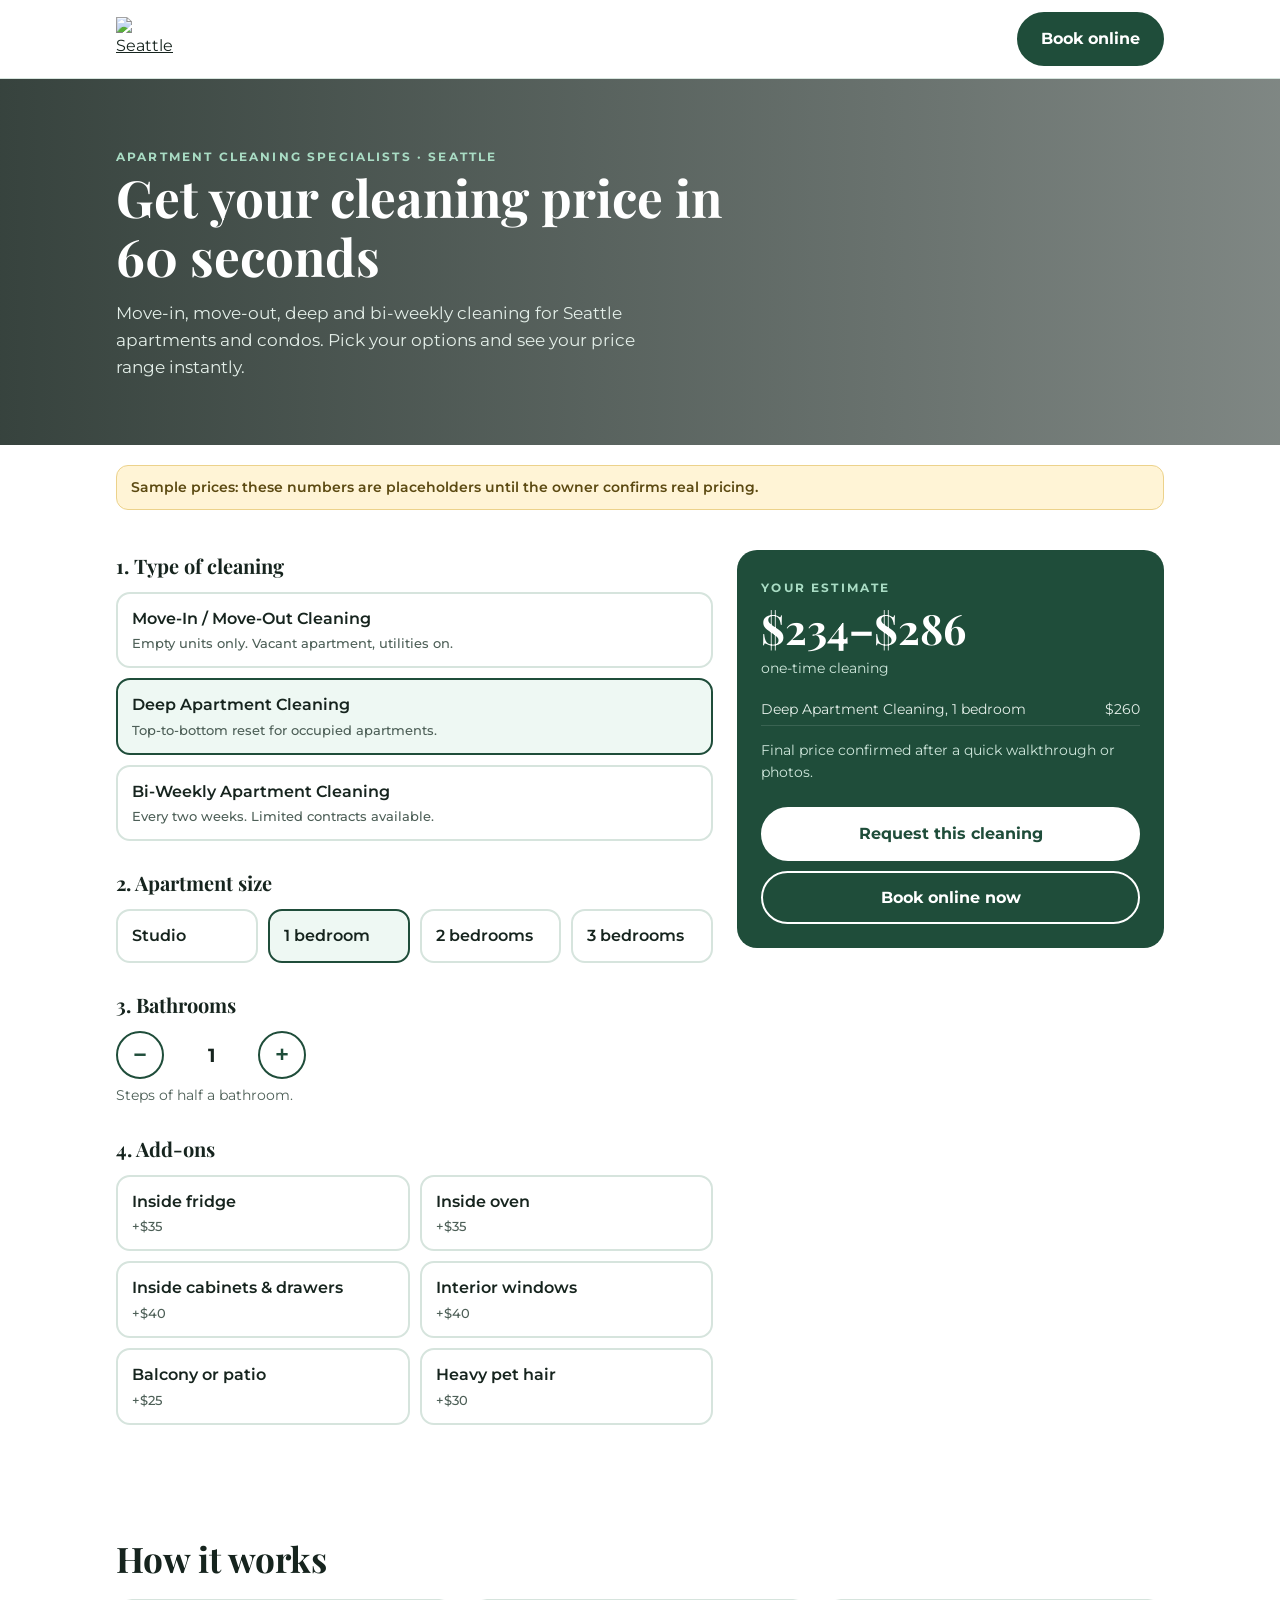
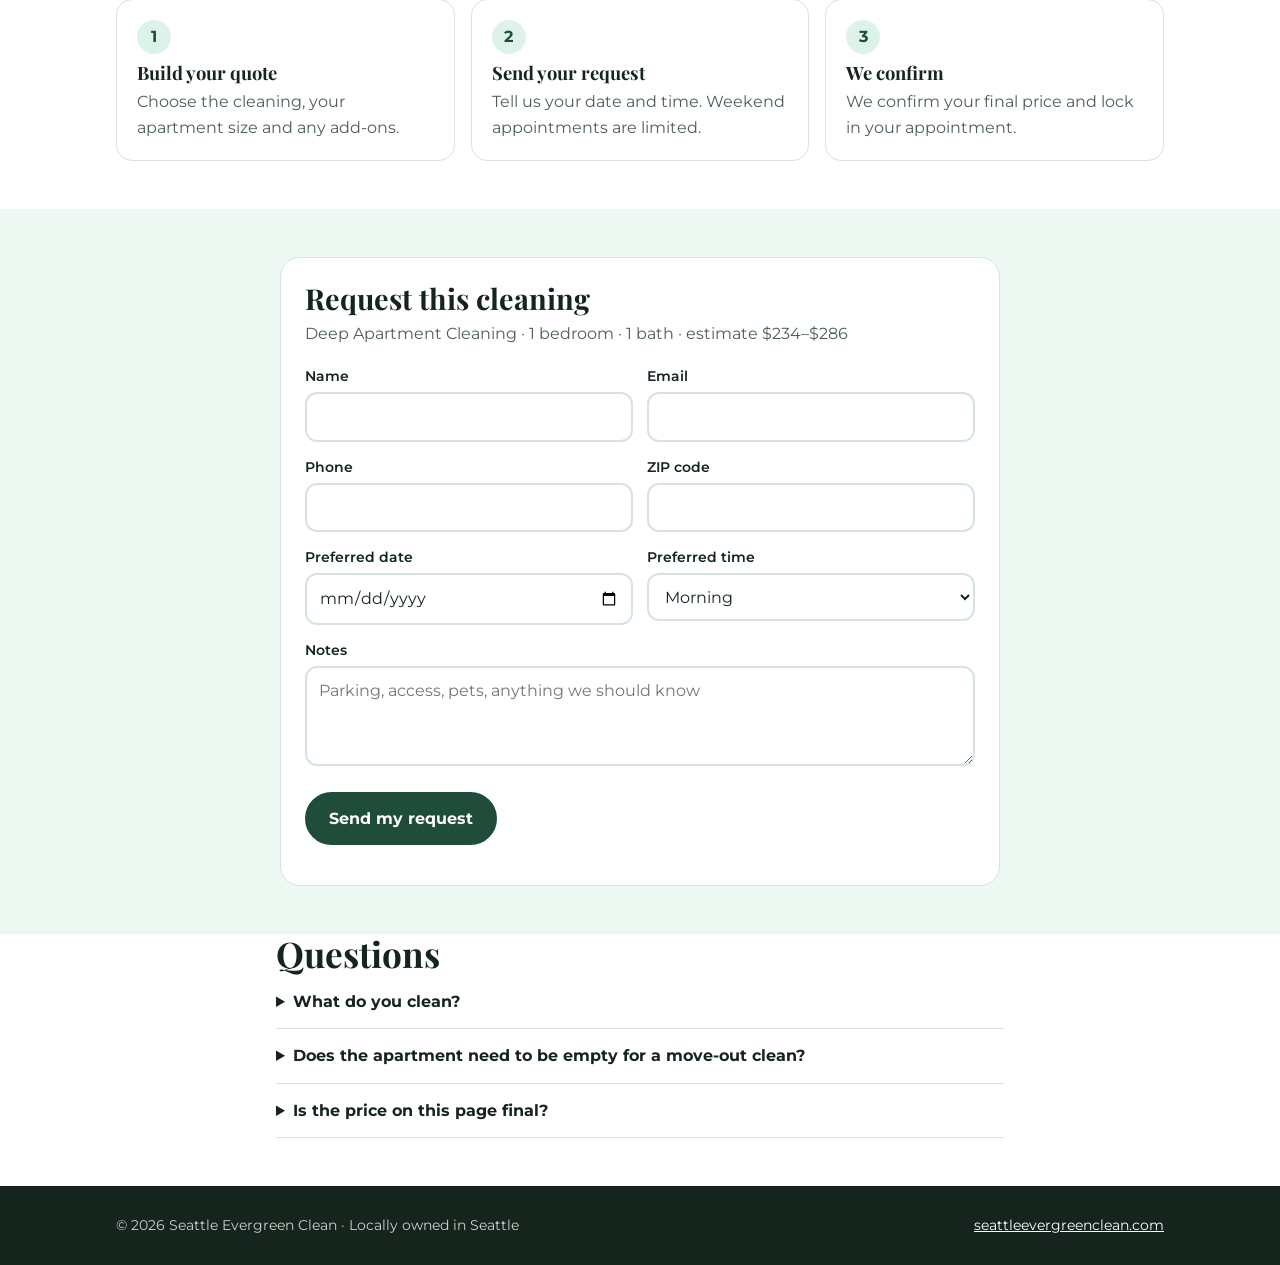
==== evergreen-quote/index.html @ a646ec12 "Add Seattle Evergreen Clean instant quote calculator (evergreen-quote/) Co-Authored-By: Claude Opus " ====
<!doctype html>
<html lang="en">
<head>
  <meta charset="utf-8" />
  <meta name="viewport" content="width=device-width, initial-scale=1" />
  <title>Instant Cleaning Quote | Seattle Evergreen Clean</title>
  <meta name="description" content="Get an instant price range for move-in/move-out, deep or bi-weekly apartment cleaning in Seattle." />
  <link rel="preconnect" href="https://fonts.googleapis.com" />
  <link rel="preconnect" href="https://fonts.gstatic.com" crossorigin />
  <link href="https://fonts.googleapis.com/css2?family=Montserrat:wght@400;500;600;700&family=Playfair+Display:wght@600;700&display=swap" rel="stylesheet" />
  <style>
    :root { --green:#1F4D3A; --green-2:#2f6b52; --mint:#DDF2E8; --mint-2:#eef8f3; --ink:#16241e; --muted:#4d5f57; --line:#d6e4dd; --white:#fff; --warn:#fff4d6; }
    * { box-sizing:border-box; }
    body { margin:0; font-family:"Montserrat",system-ui,sans-serif; color:var(--ink); background:var(--white); line-height:1.6; }
    h1,h2,h3 { font-family:"Playfair Display",Georgia,serif; line-height:1.15; margin:0; }
    a { color:inherit; }
    .wrap { max-width:1080px; margin:0 auto; padding:0 16px; }
    header.top { border-bottom:1px solid var(--line); }
    header.top .wrap { display:flex; align-items:center; justify-content:space-between; gap:12px; padding-top:12px; padding-bottom:12px; }
    .logo img { height:44px; width:auto; display:block; }
    .btn { display:inline-flex; align-items:center; justify-content:center; gap:8px; min-height:48px; padding:12px 22px; border-radius:999px; font:inherit; font-weight:700; text-decoration:none; border:2px solid var(--green); cursor:pointer; }
    .btn-solid { background:var(--green); color:var(--white); }
    .btn-solid:hover { background:var(--green-2); }
    .btn-line { background:var(--white); color:var(--green); }
    .btn-line:hover { background:var(--mint-2); }
    .btn:focus-visible, button:focus-visible, input:focus-visible, select:focus-visible, textarea:focus-visible { outline:3px solid #7cc4a3; outline-offset:2px; }
    .hero { background:linear-gradient(90deg, rgba(22,36,30,.86), rgba(22,36,30,.55)), url("https://www.seattleevergreenclean.com/hubfs/hero-cleaning-CVXKu7DH.jpg") center/cover; color:var(--white); padding:64px 0; }
    .hero h1 { font-size:clamp(2rem,6vw,3.2rem); max-width:640px; }
    .hero p { max-width:560px; margin:14px 0 0; color:#e4efe9; font-size:1.05rem; }
    .eyebrow { font-size:.75rem; font-weight:700; letter-spacing:.18em; text-transform:uppercase; color:#a9dcc4; }
    .sample { background:var(--warn); border:1px solid #ecd28b; color:#5c4a12; border-radius:12px; padding:10px 14px; font-size:.9rem; font-weight:600; margin:20px 0 0; }
    main .grid { display:grid; gap:24px; padding:40px 0; }
    @media (min-width:900px) { main .grid { grid-template-columns:1.4fr 1fr; align-items:start; } }
    fieldset { border:0; padding:0; margin:0 0 26px; }
    legend { font-family:"Playfair Display",Georgia,serif; font-size:1.25rem; font-weight:700; margin-bottom:10px; padding:0; }
    .opts { display:grid; gap:10px; }
    .opts.two { grid-template-columns:repeat(2,1fr); }
    @media (min-width:600px) { .opts.four { grid-template-columns:repeat(4,1fr); } }
    .opt { position:relative; }
    .opt input { position:absolute; opacity:0; inset:0; }
    .opt label { display:block; height:100%; border:2px solid var(--line); border-radius:14px; padding:12px 14px; cursor:pointer; font-weight:600; background:var(--white); }
    .opt label small { display:block; font-weight:500; color:var(--muted); font-size:.82rem; margin-top:2px; }
    .opt input:checked + label { border-color:var(--green); background:var(--mint-2); }
    .opt input:focus-visible + label { outline:3px solid #7cc4a3; outline-offset:2px; }
    .opt .inc { display:inline-block; margin-top:4px; font-size:.75rem; font-weight:700; color:var(--green); }
    .stepper { display:flex; align-items:center; gap:12px; }
    .stepper button { width:48px; height:48px; border-radius:50%; border:2px solid var(--green); background:var(--white); color:var(--green); font-size:1.4rem; font-weight:700; cursor:pointer; }
    .stepper output { min-width:70px; text-align:center; font-weight:700; font-size:1.2rem; }
    .summary { background:var(--green); color:var(--white); border-radius:20px; padding:24px; }
    @media (min-width:900px) { .summary { position:sticky; top:16px; } }
    .summary .price { font-family:"Playfair Display",Georgia,serif; font-size:2.6rem; font-weight:700; line-height:1.1; margin:6px 0; }
    .summary .per { color:#cfe7dc; font-size:.9rem; }
    .summary ul { list-style:none; padding:0; margin:14px 0; font-size:.9rem; color:#e4efe9; }
    .summary li { display:flex; justify-content:space-between; gap:8px; padding:4px 0; border-bottom:1px solid rgba(255,255,255,.12); }
    .summary .note { font-size:.85rem; color:#cfe7dc; }
    .summary .btn { width:100%; margin-top:10px; }
    .summary .btn-line { border-color:var(--white); }
    .mobile-bar { position:fixed; left:0; right:0; bottom:0; background:var(--green); color:var(--white); display:flex; align-items:center; justify-content:space-between; gap:12px; padding:10px 16px; z-index:10; box-shadow:0 -6px 20px rgba(0,0,0,.15); }
    .mobile-bar strong { font-size:1.15rem; }
    .mobile-bar a { color:var(--green); background:var(--white); border-color:var(--white); min-height:44px; padding:8px 16px; }
    @media (min-width:900px) { .mobile-bar { display:none; } }
    body { padding-bottom:72px; }
    @media (min-width:900px) { body { padding-bottom:0; } }
    section.request { background:var(--mint-2); padding:48px 0; }
    .card { background:var(--white); border:1px solid var(--line); border-radius:20px; padding:24px; max-width:720px; margin:0 auto; }
    .card h2 { font-size:1.8rem; }
    .fields { display:grid; gap:14px; margin-top:18px; }
    @media (min-width:600px) { .fields { grid-template-columns:1fr 1fr; } .fields .full { grid-column:1 / -1; } }
    .fields label { display:block; font-weight:600; font-size:.9rem; margin-bottom:4px; }
    .fields input, .fields select, .fields textarea { width:100%; min-height:48px; padding:10px 12px; border:2px solid var(--line); border-radius:12px; font:inherit; background:var(--white); color:var(--ink); }
    .fields textarea { min-height:100px; }
    .hidden { display:none !important; }
    .thanks { text-align:center; padding:20px 0; }
    .thanks h2 { font-size:1.8rem; }
    .how { padding:48px 0; }
    .how h2, .faq h2 { font-size:clamp(1.6rem,4vw,2.2rem); }
    .steps { display:grid; gap:16px; margin-top:20px; }
    @media (min-width:700px) { .steps { grid-template-columns:repeat(3,1fr); } }
    .step { border:1px solid var(--line); border-radius:16px; padding:20px; }
    .step b { display:inline-flex; width:34px; height:34px; border-radius:50%; background:var(--mint); color:var(--green); align-items:center; justify-content:center; margin-bottom:8px; }
    .faq { padding:0 0 48px; }
    details { border-bottom:1px solid var(--line); padding:14px 0; }
    summary { font-weight:700; cursor:pointer; }
    details p { margin:8px 0 0; color:var(--muted); }
    footer { background:var(--ink); color:#c7d3cd; padding:28px 0; font-size:.9rem; }
    footer .wrap { display:flex; flex-wrap:wrap; justify-content:space-between; gap:10px; }
    footer a { color:var(--white); }
  </style>
</head>
<body>
  <header class="top">
    <div class="wrap">
      <a class="logo" href="https://www.seattleevergreenclean.com"><img src="https://www.seattleevergreenclean.com/hs-fs/hubfs/Screenshot%202026-02-10%20132347.png?width=160&height=101&name=Screenshot%202026-02-10%20132347.png" alt="Seattle Evergreen Clean" width="70" height="44" /></a>
      <a class="btn btn-solid" id="book-top" href="#">Book online</a>
    </div>
  </header>

  <section class="hero">
    <div class="wrap">
      <span class="eyebrow">Apartment cleaning specialists · Seattle</span>
      <h1>Get your cleaning price in 60 seconds</h1>
      <p>Move-in, move-out, deep and bi-weekly cleaning for Seattle apartments and condos. Pick your options and see your price range instantly.</p>
    </div>
  </section>

  <main class="wrap">
    <p class="sample hidden" id="sample-note" role="note">Sample prices: these numbers are placeholders until the owner confirms real pricing.</p>
    <div class="grid">
      <form id="calc" aria-label="Quote calculator" onsubmit="return false">
        <fieldset><legend>1. Type of cleaning</legend><div class="opts" id="service-opts"></div></fieldset>
        <fieldset><legend>2. Apartment size</legend><div class="opts two four" id="unit-opts"></div></fieldset>
        <fieldset>
          <legend>3. Bathrooms</legend>
          <div class="stepper">
            <button type="button" id="bath-minus" aria-label="Fewer bathrooms">−</button>
            <output id="bath-out" aria-live="polite">1</output>
            <button type="button" id="bath-plus" aria-label="More bathrooms">+</button>
          </div>
          <p style="color:var(--muted);font-size:.85rem;margin:6px 0 0">Steps of half a bathroom.</p>
        </fieldset>
        <fieldset><legend>4. Add-ons</legend><div class="opts two" id="addon-opts"></div></fieldset>
      </form>

      <aside class="summary" aria-live="polite">
        <span class="eyebrow">Your estimate</span>
        <div class="price" id="price">$0</div>
        <div class="per" id="per"></div>
        <ul id="lines"></ul>
        <p class="note">Final price confirmed after a quick walkthrough or photos.</p>
        <a class="btn btn-line" href="#request">Request this cleaning</a>
        <a class="btn btn-line" id="book-side" href="#" style="background:transparent;color:#fff">Book online now</a>
      </aside>
    </div>
  </main>

  <section class="how">
    <div class="wrap">
      <h2>How it works</h2>
      <div class="steps">
        <div class="step"><b>1</b><h3 style="font-size:1.15rem">Build your quote</h3><p style="margin:6px 0 0;color:var(--muted)">Choose the cleaning, your apartment size and any add-ons.</p></div>
        <div class="step"><b>2</b><h3 style="font-size:1.15rem">Send your request</h3><p style="margin:6px 0 0;color:var(--muted)">Tell us your date and time. Weekend appointments are limited.</p></div>
        <div class="step"><b>3</b><h3 style="font-size:1.15rem">We confirm</h3><p style="margin:6px 0 0;color:var(--muted)">We confirm your final price and lock in your appointment.</p></div>
      </div>
    </div>
  </section>

  <section class="request" id="request">
    <div class="wrap">
      <div class="card">
        <form name="quote-request" method="POST" data-netlify="true" netlify-honeypot="company" id="request-form">
          <input type="hidden" name="form-name" value="quote-request" />
          <input type="hidden" name="service" /><input type="hidden" name="unit" /><input type="hidden" name="bathrooms" />
          <input type="hidden" name="add-ons" /><input type="hidden" name="estimate" />
          <p class="hidden"><label>Leave blank: <input name="company" /></label></p>
          <h2>Request this cleaning</h2>
          <p style="color:var(--muted);margin:6px 0 0" id="req-summary"></p>
          <div class="fields">
            <div><label for="f-name">Name</label><input id="f-name" name="name" autocomplete="name" required /></div>
            <div><label for="f-email">Email</label><input id="f-email" name="email" type="email" autocomplete="email" required /></div>
            <div><label for="f-phone">Phone</label><input id="f-phone" name="phone" type="tel" autocomplete="tel" /></div>
            <div><label for="f-zip">ZIP code</label><input id="f-zip" name="zip" inputmode="numeric" autocomplete="postal-code" /></div>
            <div><label for="f-date">Preferred date</label><input id="f-date" name="date" type="date" /></div>
            <div><label for="f-time">Preferred time</label><select id="f-time" name="time"><option>Morning</option><option>Midday</option><option>Afternoon</option><option>Flexible</option></select></div>
            <div class="full"><label for="f-notes">Notes</label><textarea id="f-notes" name="notes" placeholder="Parking, access, pets, anything we should know"></textarea></div>
          </div>
          <button class="btn btn-solid" type="submit" style="margin-top:18px">Send my request</button>
          <p id="req-status" role="status" style="font-weight:600"></p>
        </form>
        <div class="thanks hidden" id="thanks" tabindex="-1">
          <h2>Request received</h2>
          <p style="color:var(--muted)">Thanks! We'll reach out to confirm your price and appointment.</p>
          <a class="btn btn-line" id="book-thanks" href="#">Or book online now</a>
        </div>
      </div>
    </div>
  </section>

  <section class="faq">
    <div class="wrap" style="max-width:760px">
      <h2>Questions</h2>
      <details><summary>What do you clean?</summary><p>Apartments and condo units: move-in/move-out, deep cleaning and bi-weekly upkeep. We don't take large homes or commercial spaces.</p></details>
      <details><summary>Does the apartment need to be empty for a move-out clean?</summary><p>Yes. Move-in/move-out cleaning is for vacant units, and utilities need to be on at the time of service.</p></details>
      <details><summary>Is the price on this page final?</summary><p>It's an estimate. Your final price is confirmed after a quick walkthrough or photos.</p></details>
    </div>
  </section>

  <div class="mobile-bar"><div><small>Estimate</small><br /><strong id="bar-price">$0</strong></div><a class="btn" href="#request">Request</a></div>

  <footer>
    <div class="wrap">
      <span>© 2026 Seattle Evergreen Clean · Locally owned in Seattle</span>
      <span><a href="https://www.seattleevergreenclean.com">seattleevergreenclean.com</a></span>
    </div>
  </footer>

  <script src="pricing.js"></script>
  <script>
    const S = window.QUOTE_SETTINGS;
    const $ = (id) => document.getElementById(id);
    const usd = (n) => "$" + Math.round(n).toLocaleString("en-US");
    let state = { service: S.services[1].id, unit: "1br", baths: 1, addons: new Set() };

    ["book-top", "book-side", "book-thanks"].forEach((id) => { $(id).href = S.BOOKING_URL; $(id).target = "_blank"; $(id).rel = "noopener"; });
    if (!S.PRICES_CONFIRMED) $("sample-note").classList.remove("hidden");

    function radio(container, name, items, current, label, sub) {
      container.innerHTML = items.map((it) => `
        <div class="opt"><input type="radio" name="${name}" id="${name}-${it.id}" value="${it.id}" ${it.id === current ? "checked" : ""} />
        <label for="${name}-${it.id}">${label(it)}${sub ? `<small>${sub(it)}</small>` : ""}</label></div>`).join("");
      container.querySelectorAll("input").forEach((i) => i.addEventListener("change", () => { state[name] = i.value; render(); }));
    }
    function addons() {
      $("addon-opts").innerHTML = S.addOns.map((a) => {
        const inc = a.includedIn.includes(state.service);
        return `<div class="opt"><input type="checkbox" id="ad-${a.id}" value="${a.id}" ${inc ? "checked disabled" : state.addons.has(a.id) ? "checked" : ""} />
        <label for="ad-${a.id}">${a.name}<small>${inc ? '<span class="inc">Included</span>' : "+" + usd(a.price)}</small></label></div>`;
      }).join("");
      $("addon-opts").querySelectorAll("input:not([disabled])").forEach((i) => i.addEventListener("change", () => {
        i.checked ? state.addons.add(i.value) : state.addons.delete(i.value); render(false);
      }));
    }

    function render(rebuildAddons = true) {
      const svc = S.services.find((s) => s.id === state.service);
      const unit = S.units.find((u) => u.id === state.unit);
      if (rebuildAddons) addons();
      const lines = [[`${svc.name}, ${unit.name}`, svc.prices[state.unit]]];
      const extra = state.baths - 1, full = Math.floor(extra), half = extra - full > 0 ? 1 : 0;
      if (full) lines.push([`${full} extra bathroom${full > 1 ? "s" : ""}`, full * S.extraBathroom]);
      if (half) lines.push(["Half bathroom", S.halfBathroom]);
      S.addOns.forEach((a) => { if (state.addons.has(a.id) && !a.includedIn.includes(svc.id)) lines.push([a.name, a.price]); });
      const total = lines.reduce((t, l) => t + l[1], 0);
      const lo = total * (1 - S.RANGE), hi = total * (1 + S.RANGE);
      const range = `${usd(lo)}–${usd(hi)}`;
      $("price").textContent = range;
      $("bar-price").textContent = range;
      $("per").textContent = svc.recurring ? "per visit, every two weeks" : "one-time cleaning";
      $("lines").innerHTML = lines.map((l) => `<li><span>${l[0]}</span><span>${usd(l[1])}</span></li>`).join("");
      $("bath-out").textContent = state.baths;
      const chosen = S.addOns.filter((a) => state.addons.has(a.id) && !a.includedIn.includes(svc.id)).map((a) => a.name);
      const f = $("request-form");
      f.service.value = svc.name; f.unit.value = unit.name; f.bathrooms.value = state.baths;
      f["add-ons"].value = chosen.join(", ") || "None"; f.estimate.value = range + (svc.recurring ? " per visit" : "") + (S.PRICES_CONFIRMED ? "" : " (sample prices)");
      $("req-summary").textContent = `${svc.name} · ${unit.name} · ${state.baths} bath${state.baths === 1 ? "" : "s"} · estimate ${range}`;
    }

    radio($("service-opts"), "service", S.services, state.service, (s) => s.name, (s) => s.note);
    radio($("unit-opts"), "unit", S.units, state.unit, (u) => u.name);
    $("bath-minus").addEventListener("click", () => { state.baths = Math.max(1, state.baths - 0.5); render(false); });
    $("bath-plus").addEventListener("click", () => { state.baths = Math.min(4, state.baths + 0.5); render(false); });

    $("request-form").addEventListener("submit", async (e) => {
      e.preventDefault();
      $("req-status").textContent = "Sending…";
      try {
        const res = await fetch("/", { method: "POST", headers: { "Content-Type": "application/x-www-form-urlencoded" },
          body: new URLSearchParams(new FormData(e.target)).toString() });
        if (!res.ok) throw new Error();
        e.target.classList.add("hidden"); $("thanks").classList.remove("hidden"); $("thanks").focus();
      } catch { $("req-status").textContent = "Something went wrong. Please try again, or book online."; }
    });

    render();
  </script>
</body>
</html>
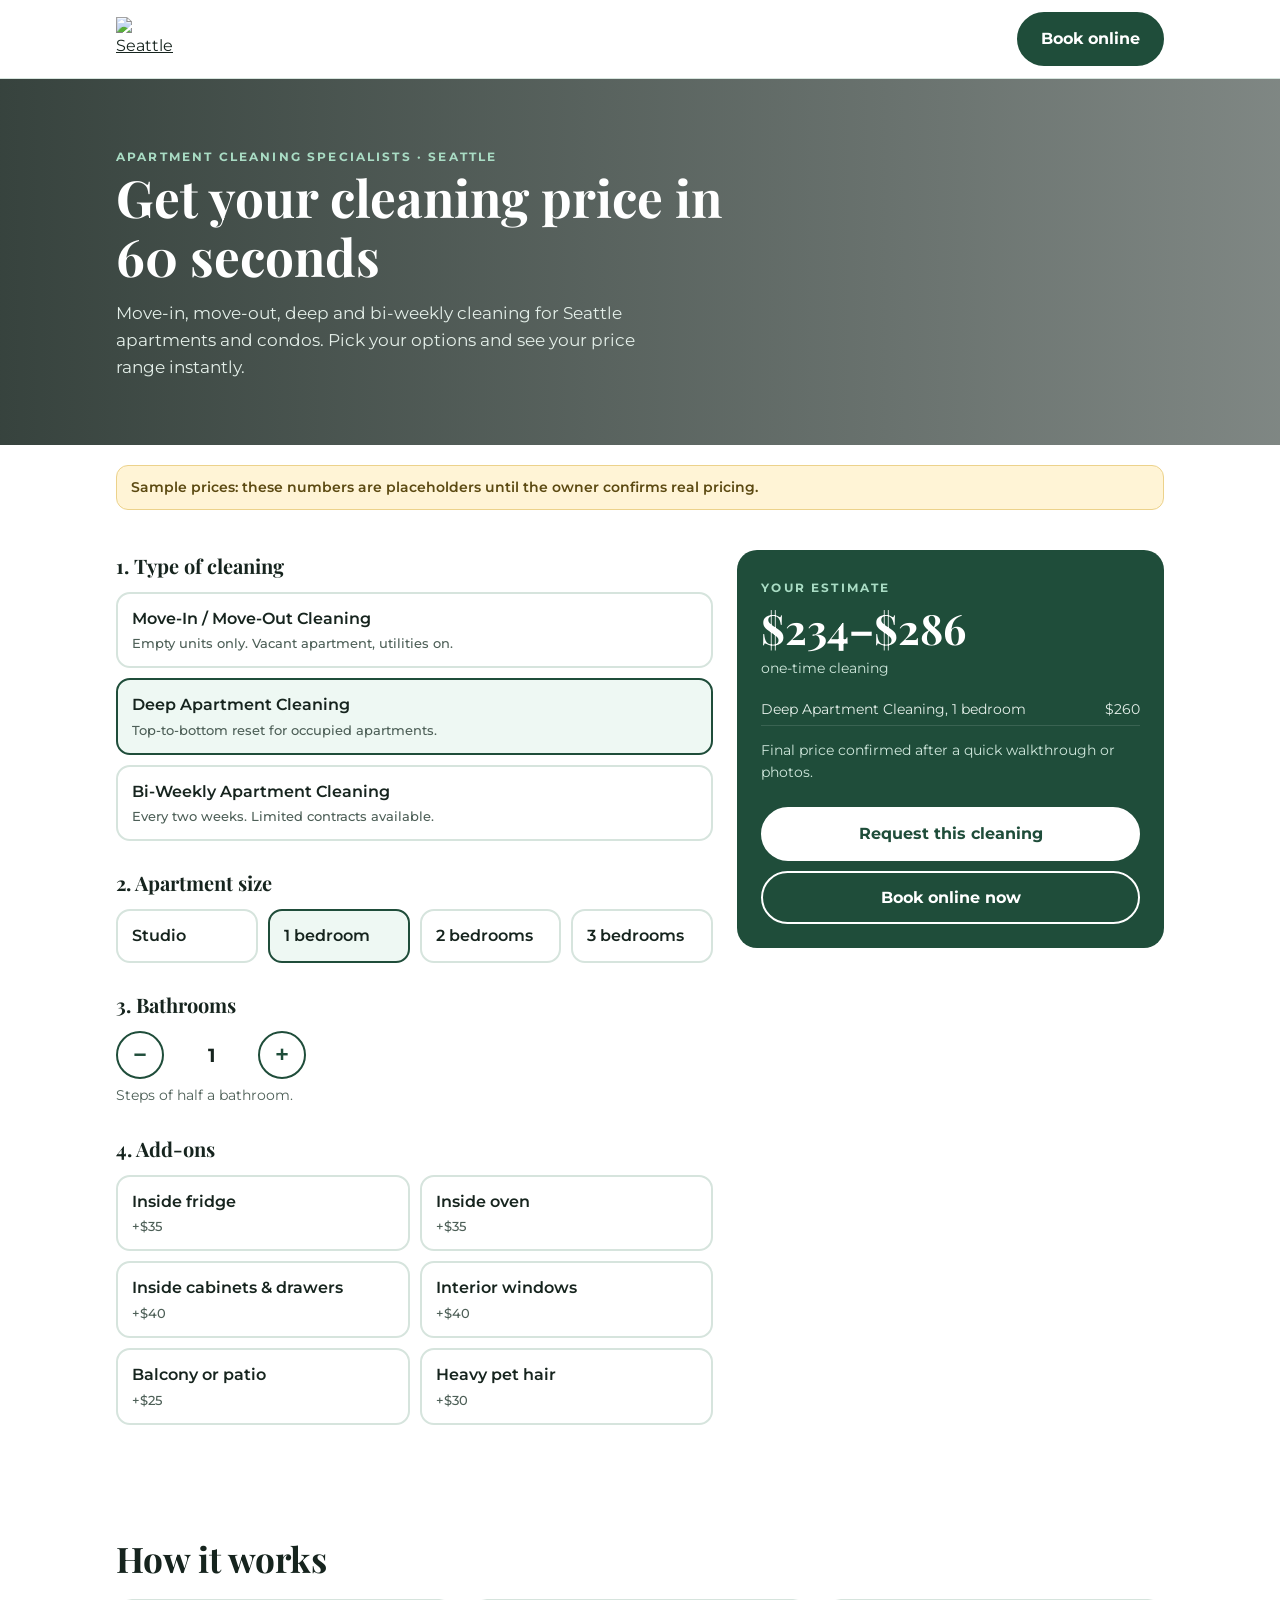
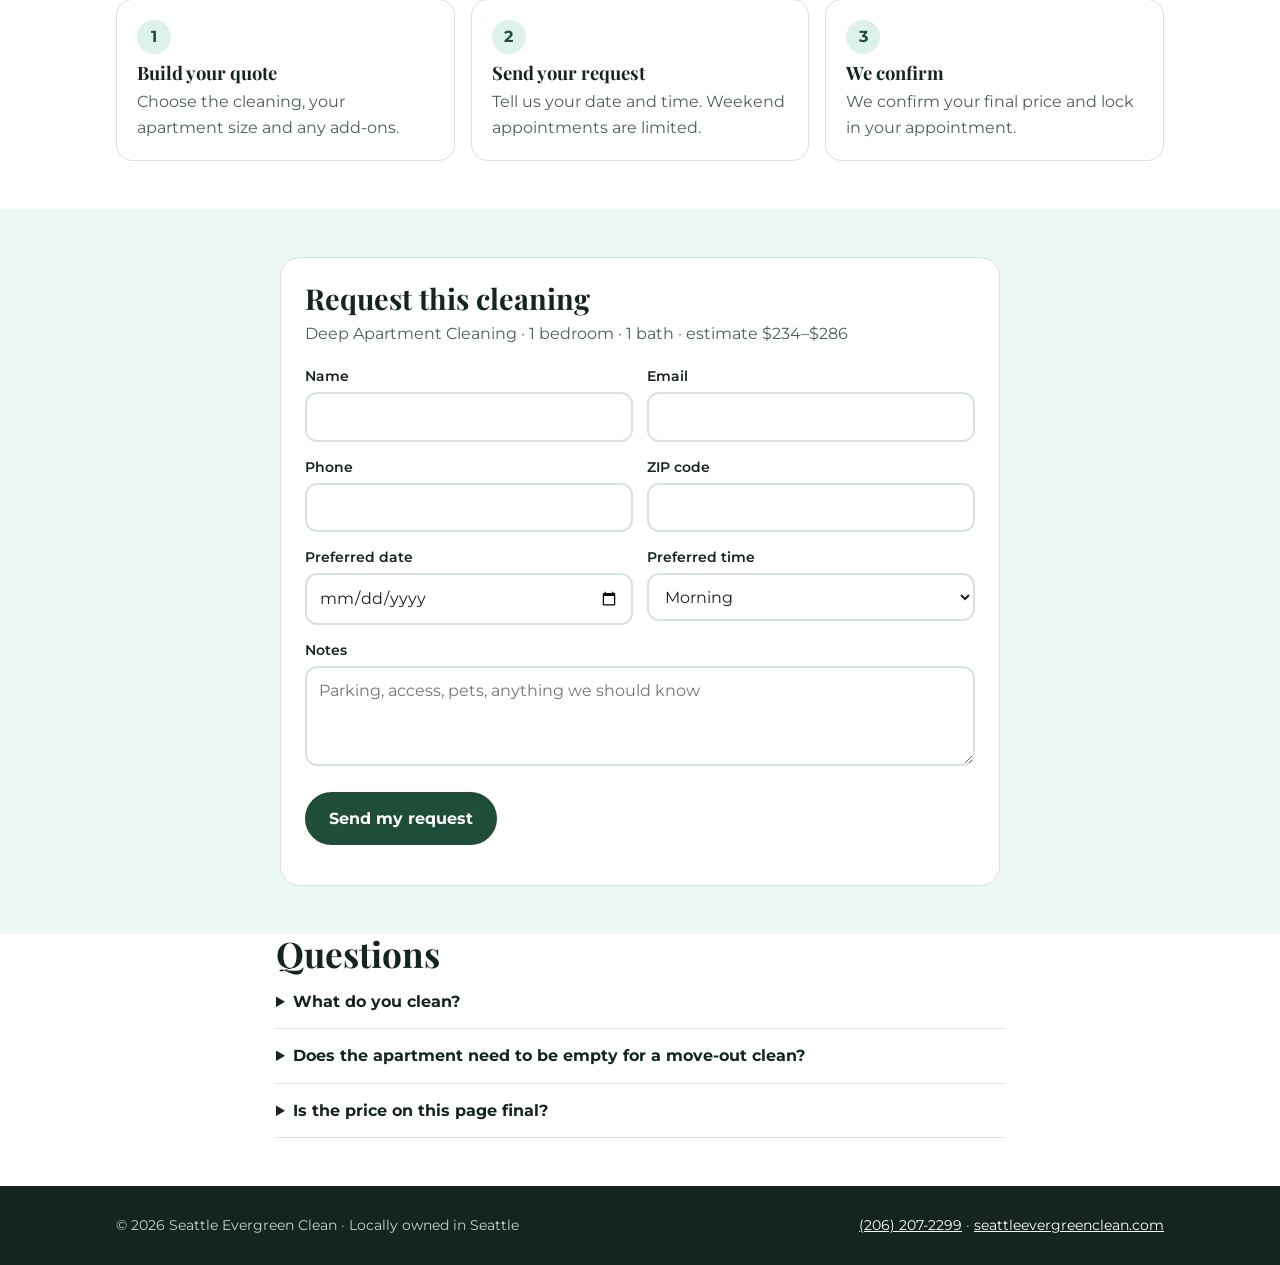
==== commit 4a3cd775: "Evergreen quote: add business phone (206) 207-2299 to footer" ====
--- a/evergreen-quote/index.html
+++ b/evergreen-quote/index.html
@@ -189,7 +189,7 @@
   <footer>
     <div class="wrap">
       <span>© 2026 Seattle Evergreen Clean · Locally owned in Seattle</span>
-      <span><a href="https://www.seattleevergreenclean.com">seattleevergreenclean.com</a></span>
+      <span><a href="tel:+12062072299">(206) 207-2299</a> · <a href="https://www.seattleevergreenclean.com">seattleevergreenclean.com</a></span>
     </div>
   </footer>
 
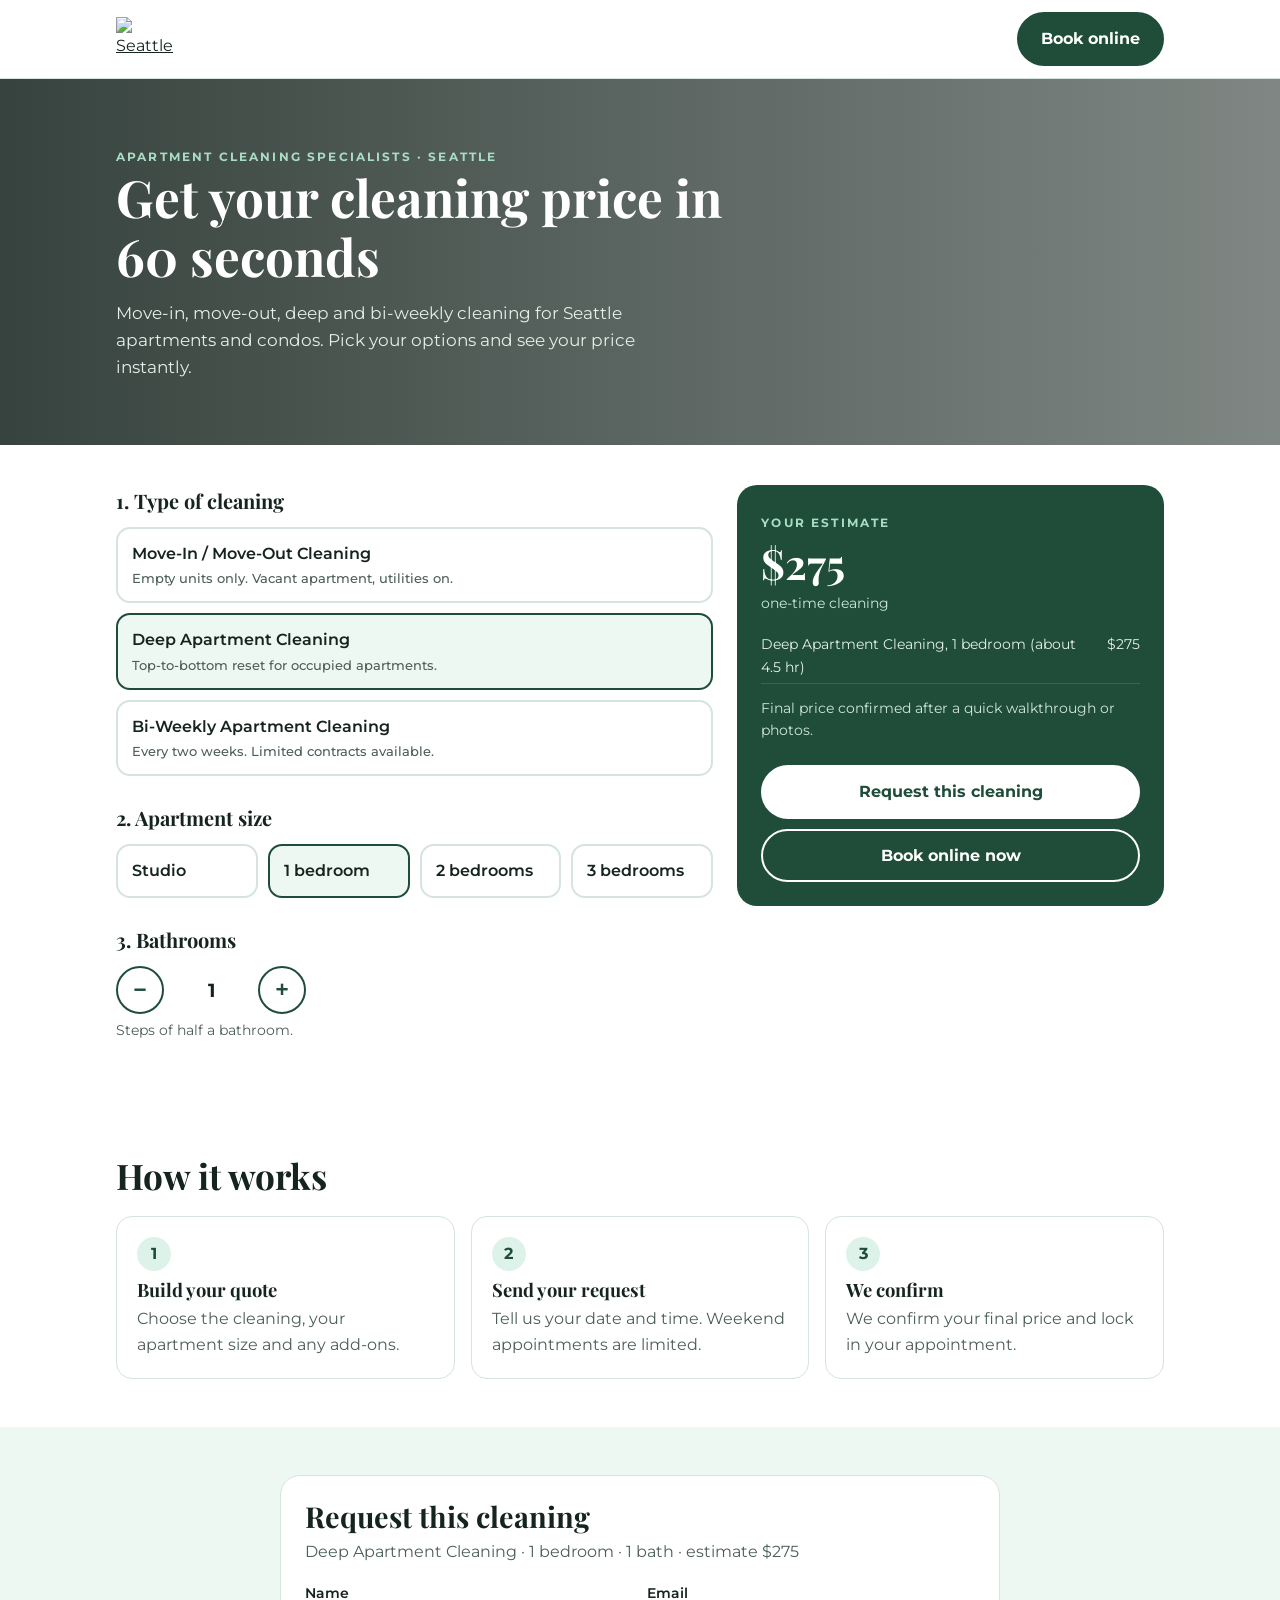
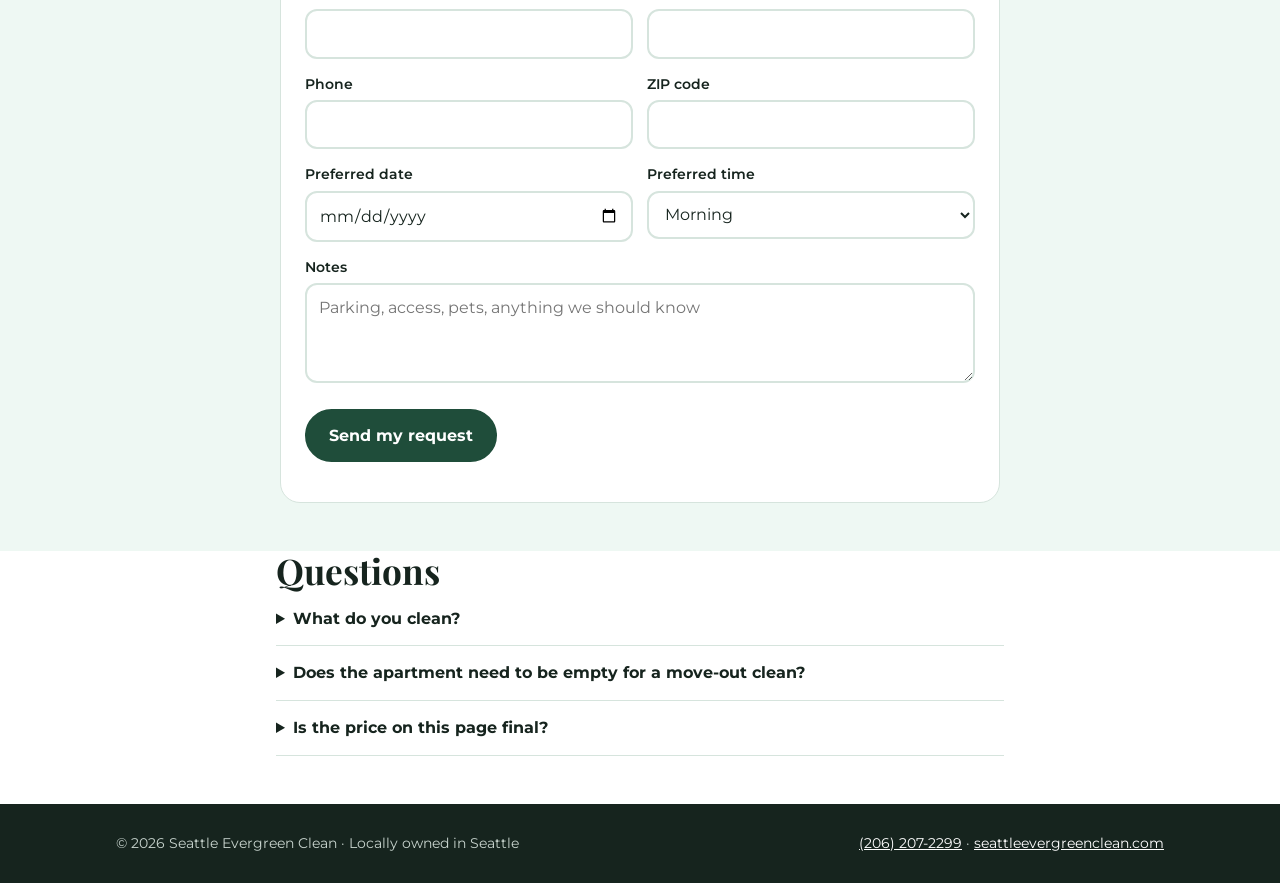
==== commit ff9548b0: "Evergreen quote: use real Square prices; custom quote where no price exists Move-in/out and deep cle" ====
--- a/evergreen-quote/index.html
+++ b/evergreen-quote/index.html
@@ -99,7 +99,7 @@
     <div class="wrap">
       <span class="eyebrow">Apartment cleaning specialists · Seattle</span>
       <h1>Get your cleaning price in 60 seconds</h1>
-      <p>Move-in, move-out, deep and bi-weekly cleaning for Seattle apartments and condos. Pick your options and see your price range instantly.</p>
+      <p>Move-in, move-out, deep and bi-weekly cleaning for Seattle apartments and condos. Pick your options and see your price instantly.</p>
     </div>
   </section>
 
@@ -118,7 +118,7 @@
           </div>
           <p style="color:var(--muted);font-size:.85rem;margin:6px 0 0">Steps of half a bathroom.</p>
         </fieldset>
-        <fieldset><legend>4. Add-ons</legend><div class="opts two" id="addon-opts"></div></fieldset>
+        <fieldset id="addon-field"><legend>4. Add-ons</legend><div class="opts two" id="addon-opts"></div></fieldset>
       </form>
 
       <aside class="summary" aria-live="polite">
@@ -209,8 +209,11 @@
         <label for="${name}-${it.id}">${label(it)}${sub ? `<small>${sub(it)}</small>` : ""}</label></div>`).join("");
       container.querySelectorAll("input").forEach((i) => i.addEventListener("change", () => { state[name] = i.value; render(); }));
     }
+    const priced = (a) => a.price != null;
     function addons() {
-      $("addon-opts").innerHTML = S.addOns.map((a) => {
+      const list = S.addOns.filter((a) => priced(a) || a.includedIn.includes(state.service));
+      $("addon-field").classList.toggle("hidden", list.length === 0);
+      $("addon-opts").innerHTML = list.map((a) => {
         const inc = a.includedIn.includes(state.service);
         return `<div class="opt"><input type="checkbox" id="ad-${a.id}" value="${a.id}" ${inc ? "checked disabled" : state.addons.has(a.id) ? "checked" : ""} />
         <label for="ad-${a.id}">${a.name}<small>${inc ? '<span class="inc">Included</span>' : "+" + usd(a.price)}</small></label></div>`;
@@ -224,24 +227,31 @@
       const svc = S.services.find((s) => s.id === state.service);
       const unit = S.units.find((u) => u.id === state.unit);
       if (rebuildAddons) addons();
-      const lines = [[`${svc.name}, ${unit.name}`, svc.prices[state.unit]]];
-      const extra = state.baths - 1, full = Math.floor(extra), half = extra - full > 0 ? 1 : 0;
-      if (full) lines.push([`${full} extra bathroom${full > 1 ? "s" : ""}`, full * S.extraBathroom]);
+      const base = svc.prices[state.unit];
+      const hrs = svc.hours && svc.hours[state.unit];
+      const lines = [[`${svc.name}, ${unit.name}${hrs ? ` (about ${hrs})` : ""}`, base]];
+      const extra = Math.max(0, state.baths - unit.includedBaths), full = Math.floor(extra), half = extra - full > 0 ? 1 : 0;
+      if (full) lines.push([`${full} extra bathroom${full > 1 ? "s" : ""}`, S.extraBathroom == null ? null : full * S.extraBathroom]);
       if (half) lines.push(["Half bathroom", S.halfBathroom]);
-      S.addOns.forEach((a) => { if (state.addons.has(a.id) && !a.includedIn.includes(svc.id)) lines.push([a.name, a.price]); });
-      const total = lines.reduce((t, l) => t + l[1], 0);
-      const lo = total * (1 - S.RANGE), hi = total * (1 + S.RANGE);
-      const range = `${usd(lo)}–${usd(hi)}`;
+      S.addOns.forEach((a) => { if (state.addons.has(a.id) && priced(a) && !a.includedIn.includes(svc.id)) lines.push([a.name, a.price]); });
+      let range;
+      if (base == null) range = "Custom quote";
+      else {
+        const total = lines.reduce((t, l) => t + (l[1] || 0), 0);
+        const open = lines.some((l) => l[1] == null);
+        range = S.RANGE ? `${usd(total * (1 - S.RANGE))}–${usd(total * (1 + S.RANGE))}` : usd(total);
+        if (open) range = "From " + range;
+      }
       $("price").textContent = range;
       $("bar-price").textContent = range;
-      $("per").textContent = svc.recurring ? "per visit, every two weeks" : "one-time cleaning";
-      $("lines").innerHTML = lines.map((l) => `<li><span>${l[0]}</span><span>${usd(l[1])}</span></li>`).join("");
+      $("per").textContent = base == null ? "Send a request and we'll price it for you" : svc.recurring ? "per visit, every two weeks" : "one-time cleaning";
+      $("lines").innerHTML = lines.map((l) => `<li><span>${l[0]}</span><span>${l[1] == null ? "Quoted" : usd(l[1])}</span></li>`).join("");
       $("bath-out").textContent = state.baths;
-      const chosen = S.addOns.filter((a) => state.addons.has(a.id) && !a.includedIn.includes(svc.id)).map((a) => a.name);
+      const chosen = S.addOns.filter((a) => state.addons.has(a.id) && priced(a) && !a.includedIn.includes(svc.id)).map((a) => a.name);
       const f = $("request-form");
       f.service.value = svc.name; f.unit.value = unit.name; f.bathrooms.value = state.baths;
-      f["add-ons"].value = chosen.join(", ") || "None"; f.estimate.value = range + (svc.recurring ? " per visit" : "") + (S.PRICES_CONFIRMED ? "" : " (sample prices)");
-      $("req-summary").textContent = `${svc.name} · ${unit.name} · ${state.baths} bath${state.baths === 1 ? "" : "s"} · estimate ${range}`;
+      f["add-ons"].value = chosen.join(", ") || "None"; f.estimate.value = range + (svc.recurring && base != null ? " per visit" : "") + (S.PRICES_CONFIRMED ? "" : " (sample prices)");
+      $("req-summary").textContent = `${svc.name} · ${unit.name} · ${state.baths} bath${state.baths === 1 ? "" : "s"} · ${base == null ? "custom quote" : "estimate " + range}`;
     }
 
     radio($("service-opts"), "service", S.services, state.service, (s) => s.name, (s) => s.note);
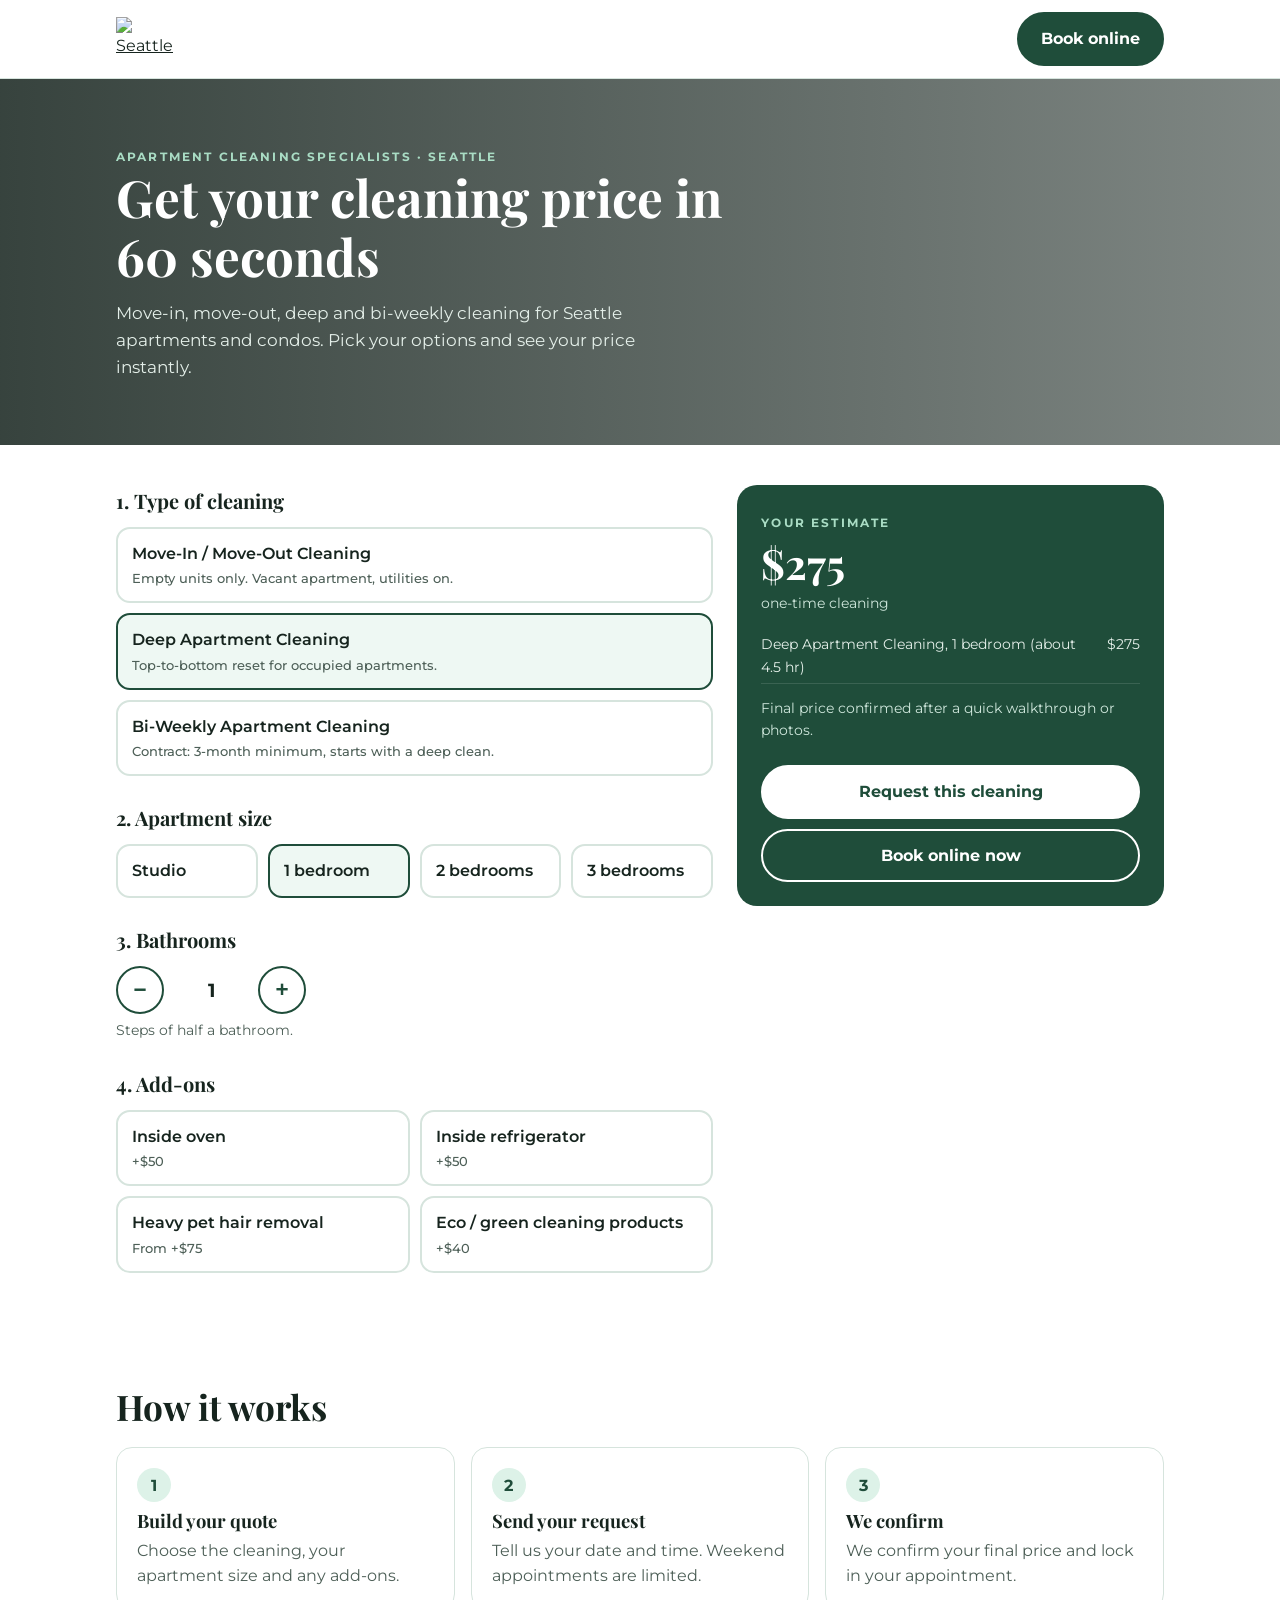
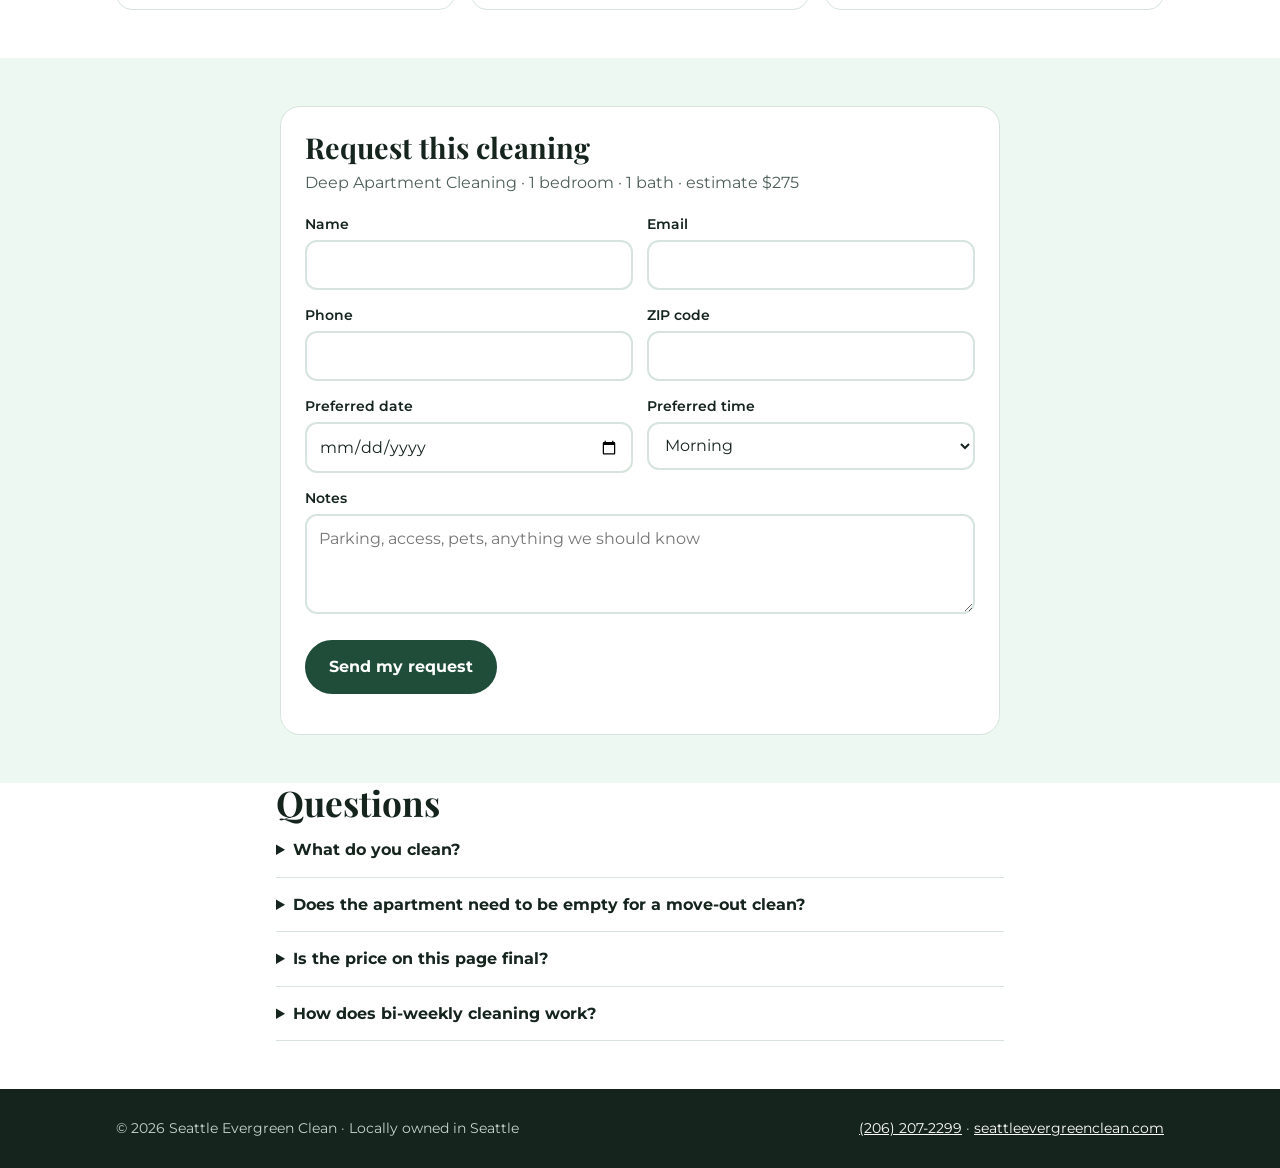
==== commit d739af05: "Evergreen quote: add bi-weekly + add-on prices from the Feb 5 price sheet Bi-weekly 35/165/210 (cont" ====
--- a/evergreen-quote/index.html
+++ b/evergreen-quote/index.html
@@ -180,7 +180,8 @@
       <h2>Questions</h2>
       <details><summary>What do you clean?</summary><p>Apartments and condo units: move-in/move-out, deep cleaning and bi-weekly upkeep. We don't take large homes or commercial spaces.</p></details>
       <details><summary>Does the apartment need to be empty for a move-out clean?</summary><p>Yes. Move-in/move-out cleaning is for vacant units, and utilities need to be on at the time of service.</p></details>
-      <details><summary>Is the price on this page final?</summary><p>It's an estimate. Your final price is confirmed after a quick walkthrough or photos.</p></details>
+      <details><summary>Is the price on this page final?</summary><p>It's an estimate. Your final price is confirmed after a quick walkthrough or photos. Extra time for heavy buildup is $75 an hour.</p></details>
+      <details><summary>How does bi-weekly cleaning work?</summary><p>It's a contract with a 3-month minimum, every two weeks. We start with a one-time deep clean. Spots are limited, so we confirm bi-weekly requests before booking.</p></details>
     </div>
   </section>
 
@@ -216,7 +217,7 @@
       $("addon-opts").innerHTML = list.map((a) => {
         const inc = a.includedIn.includes(state.service);
         return `<div class="opt"><input type="checkbox" id="ad-${a.id}" value="${a.id}" ${inc ? "checked disabled" : state.addons.has(a.id) ? "checked" : ""} />
-        <label for="ad-${a.id}">${a.name}<small>${inc ? '<span class="inc">Included</span>' : "+" + usd(a.price)}</small></label></div>`;
+        <label for="ad-${a.id}">${a.name}<small>${inc ? '<span class="inc">Included</span>' : (a.startingAt ? "From +" : "+") + usd(a.price)}</small></label></div>`;
       }).join("");
       $("addon-opts").querySelectorAll("input:not([disabled])").forEach((i) => i.addEventListener("change", () => {
         i.checked ? state.addons.add(i.value) : state.addons.delete(i.value); render(false);
@@ -233,12 +234,12 @@
       const extra = Math.max(0, state.baths - unit.includedBaths), full = Math.floor(extra), half = extra - full > 0 ? 1 : 0;
       if (full) lines.push([`${full} extra bathroom${full > 1 ? "s" : ""}`, S.extraBathroom == null ? null : full * S.extraBathroom]);
       if (half) lines.push(["Half bathroom", S.halfBathroom]);
-      S.addOns.forEach((a) => { if (state.addons.has(a.id) && priced(a) && !a.includedIn.includes(svc.id)) lines.push([a.name, a.price]); });
+      S.addOns.forEach((a) => { if (state.addons.has(a.id) && priced(a) && !a.includedIn.includes(svc.id)) lines.push([a.name + (a.startingAt ? " (from)" : ""), a.price, a.startingAt]); });
       let range;
       if (base == null) range = "Custom quote";
       else {
         const total = lines.reduce((t, l) => t + (l[1] || 0), 0);
-        const open = lines.some((l) => l[1] == null);
+        const open = lines.some((l) => l[1] == null || l[2]);
         range = S.RANGE ? `${usd(total * (1 - S.RANGE))}–${usd(total * (1 + S.RANGE))}` : usd(total);
         if (open) range = "From " + range;
       }
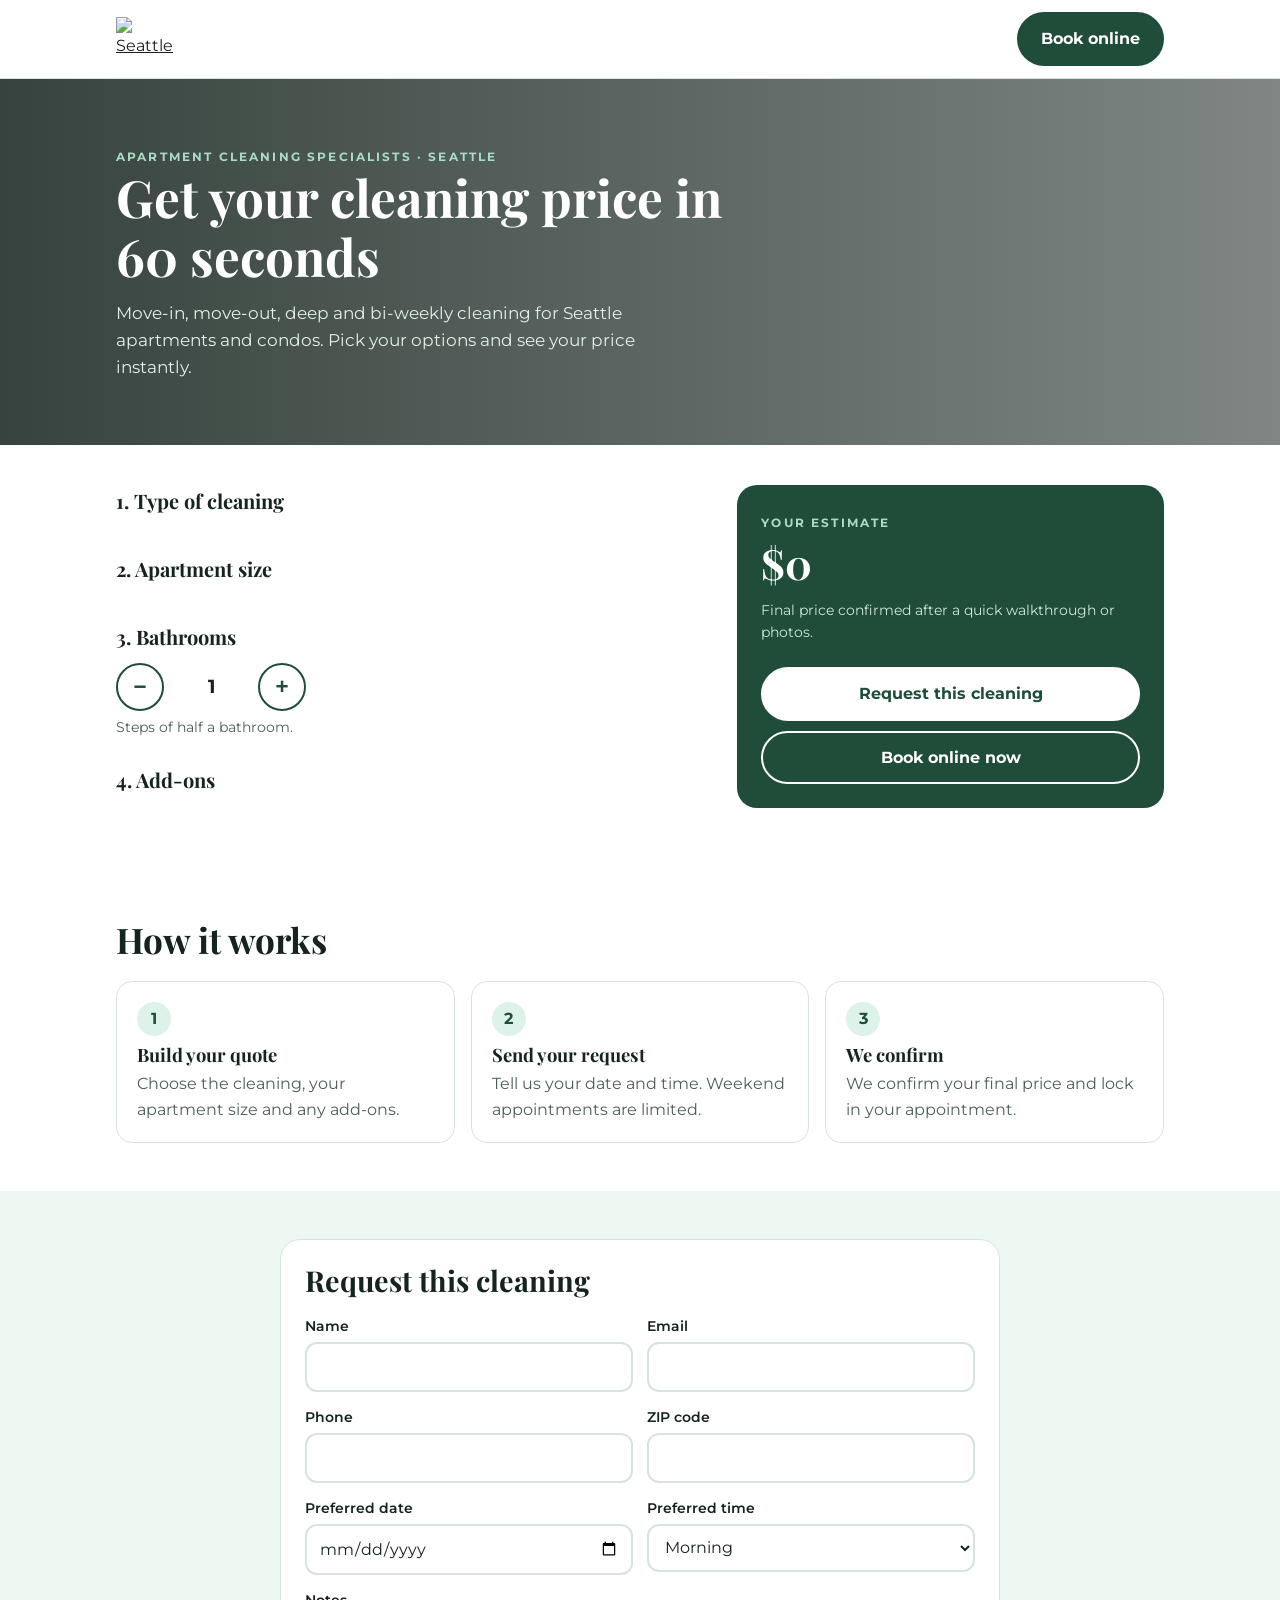
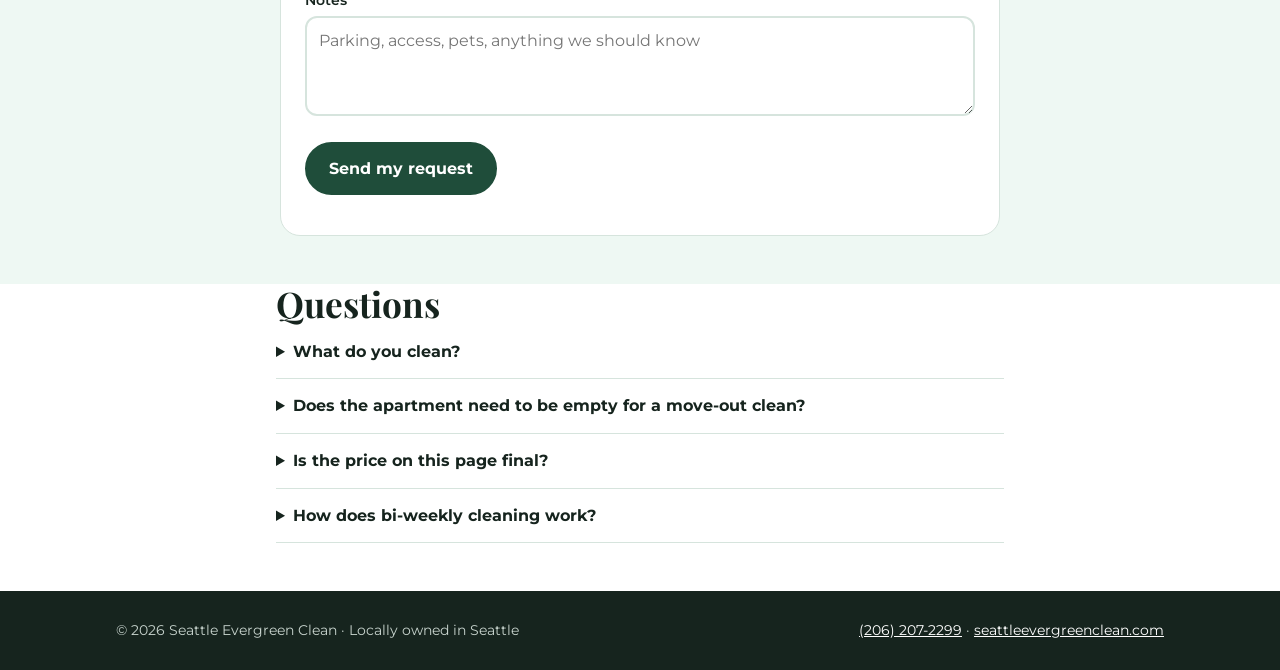
==== commit c9147237: "Evergreen quote: shareable /quote link with social preview tags Co-Authored-By: Claude Opus 5.5 <nor" ====
--- a/evergreen-quote/index.html
+++ b/evergreen-quote/index.html
@@ -5,6 +5,17 @@
   <meta name="viewport" content="width=device-width, initial-scale=1" />
   <title>Instant Cleaning Quote | Seattle Evergreen Clean</title>
   <meta name="description" content="Get an instant price range for move-in/move-out, deep or bi-weekly apartment cleaning in Seattle." />
+  <link rel="canonical" href="https://seattleevergreenclean.netlify.app/quote" />
+  <meta property="og:type" content="website" />
+  <meta property="og:site_name" content="Seattle Evergreen Clean" />
+  <meta property="og:title" content="Get your cleaning price in 30 seconds | Seattle Evergreen Clean" />
+  <meta property="og:description" content="Pick your service and home size and see your price instantly. Move-in/move-out, deep and bi-weekly cleaning in Seattle." />
+  <meta property="og:url" content="https://seattleevergreenclean.netlify.app/quote" />
+  <meta property="og:image" content="https://www.seattleevergreenclean.com/hubfs/hero-cleaning-CVXKu7DH.jpg" />
+  <meta name="twitter:card" content="summary_large_image" />
+  <meta name="twitter:title" content="Get your cleaning price in 30 seconds | Seattle Evergreen Clean" />
+  <meta name="twitter:description" content="Pick your service and home size and see your price instantly." />
+  <meta name="twitter:image" content="https://www.seattleevergreenclean.com/hubfs/hero-cleaning-CVXKu7DH.jpg" />
   <link rel="preconnect" href="https://fonts.googleapis.com" />
   <link rel="preconnect" href="https://fonts.gstatic.com" crossorigin />
   <link href="https://fonts.googleapis.com/css2?family=Montserrat:wght@400;500;600;700&family=Playfair+Display:wght@600;700&display=swap" rel="stylesheet" />
@@ -194,7 +205,7 @@
     </div>
   </footer>
 
-  <script src="pricing.js"></script>
+  <script src="/pricing.js"></script>
   <script>
     const S = window.QUOTE_SETTINGS;
     const $ = (id) => document.getElementById(id);
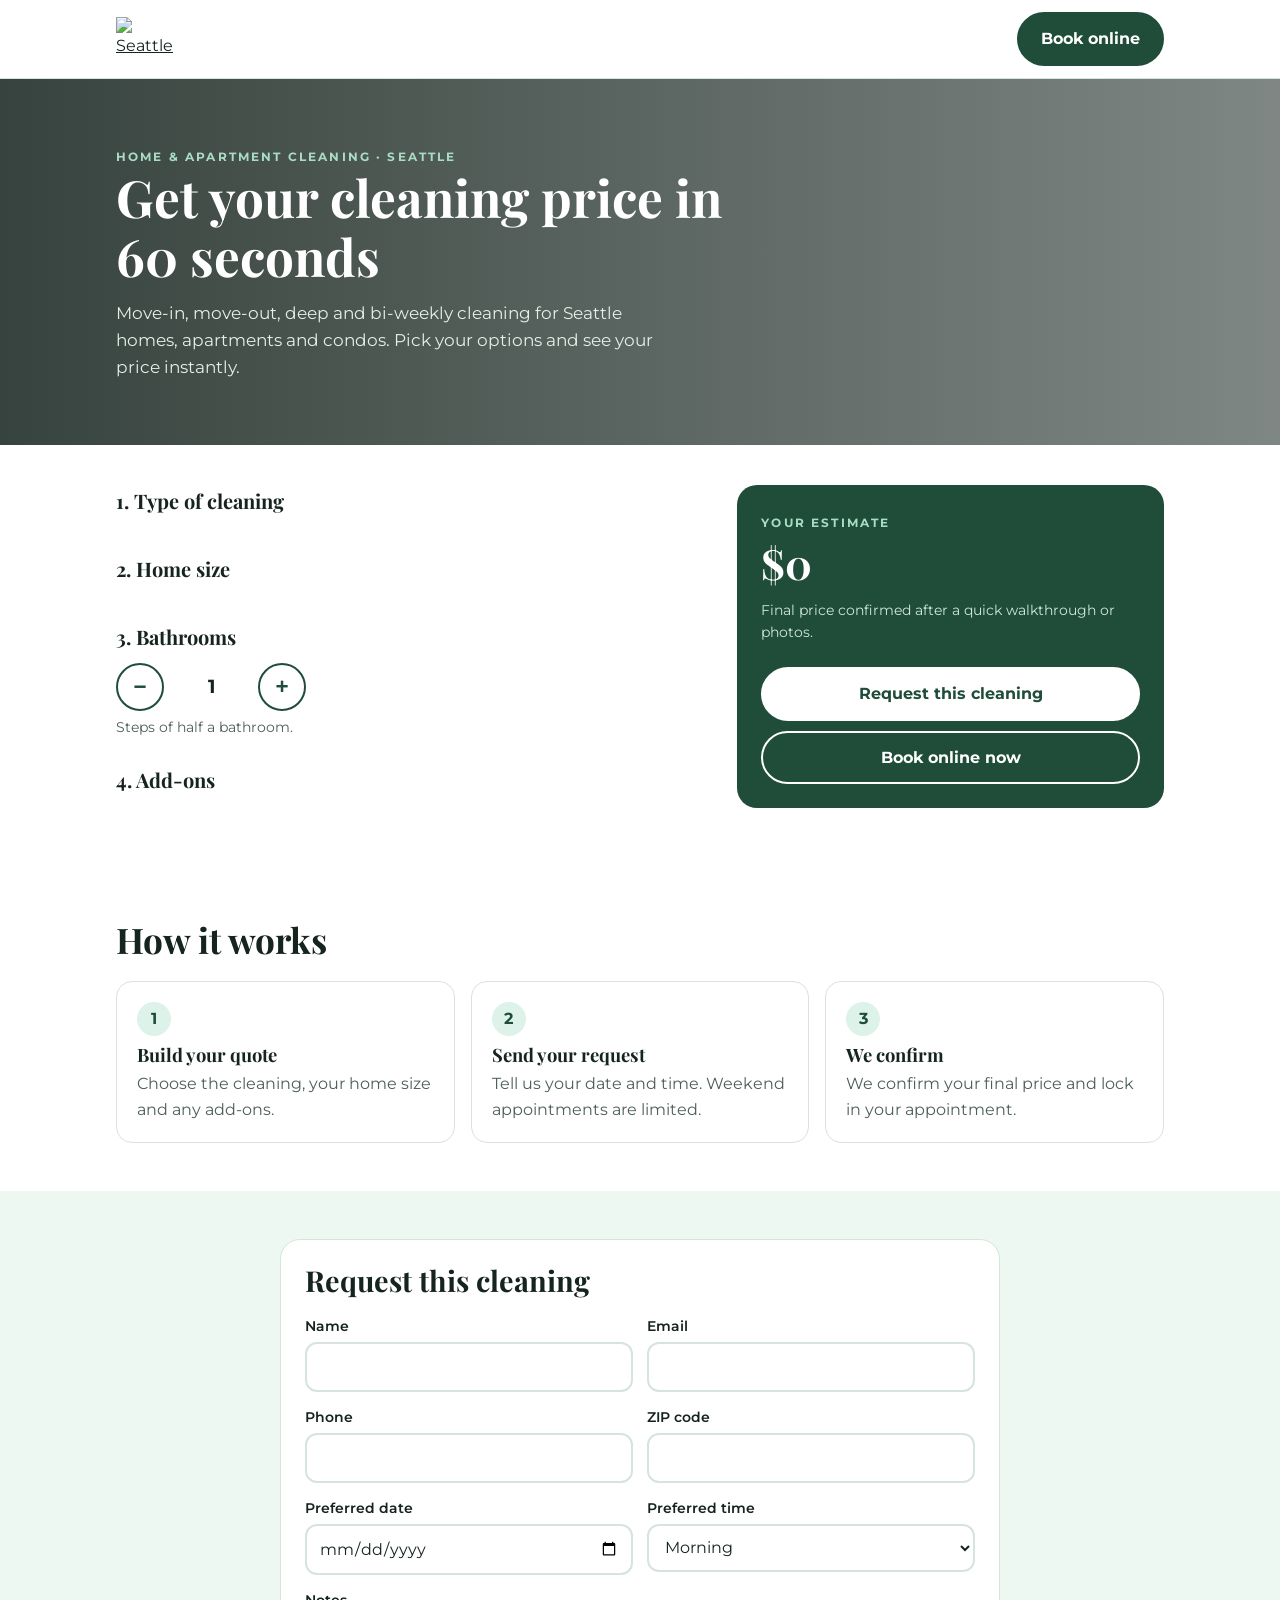
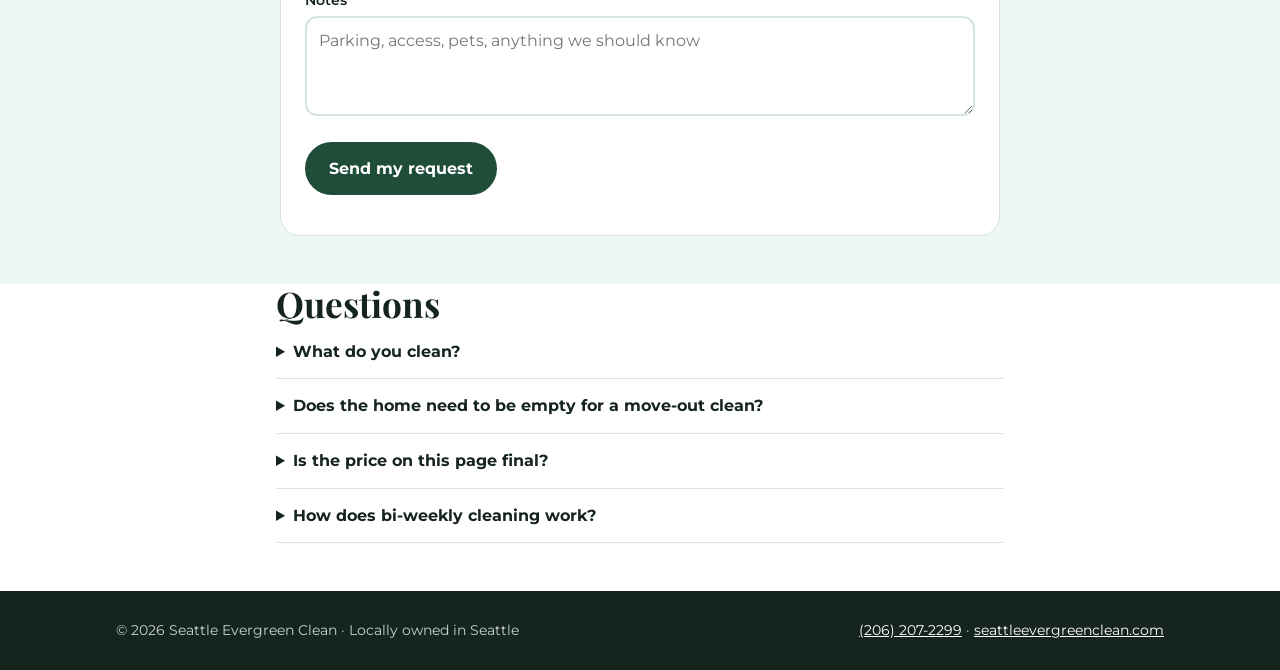
==== commit 0e6e3ec3: "Evergreen quote: homes + apartments wording, 4+ bedroom custom quote Co-Authored-By: Claude Opus 5.5" ====
--- a/evergreen-quote/index.html
+++ b/evergreen-quote/index.html
@@ -4,7 +4,7 @@
   <meta charset="utf-8" />
   <meta name="viewport" content="width=device-width, initial-scale=1" />
   <title>Instant Cleaning Quote | Seattle Evergreen Clean</title>
-  <meta name="description" content="Get an instant price range for move-in/move-out, deep or bi-weekly apartment cleaning in Seattle." />
+  <meta name="description" content="Get an instant price range for move-in/move-out, deep or bi-weekly cleaning for Seattle homes and apartments." />
   <link rel="canonical" href="https://seattleevergreenclean.netlify.app/quote" />
   <meta property="og:type" content="website" />
   <meta property="og:site_name" content="Seattle Evergreen Clean" />
@@ -46,7 +46,7 @@
     legend { font-family:"Playfair Display",Georgia,serif; font-size:1.25rem; font-weight:700; margin-bottom:10px; padding:0; }
     .opts { display:grid; gap:10px; }
     .opts.two { grid-template-columns:repeat(2,1fr); }
-    @media (min-width:600px) { .opts.four { grid-template-columns:repeat(4,1fr); } }
+    @media (min-width:600px) { .opts.four { grid-template-columns:repeat(4,1fr); } .opts.five { grid-template-columns:repeat(5,1fr); } }
     .opt { position:relative; }
     .opt input { position:absolute; opacity:0; inset:0; }
     .opt label { display:block; height:100%; border:2px solid var(--line); border-radius:14px; padding:12px 14px; cursor:pointer; font-weight:600; background:var(--white); }
@@ -108,9 +108,9 @@
 
   <section class="hero">
     <div class="wrap">
-      <span class="eyebrow">Apartment cleaning specialists · Seattle</span>
+      <span class="eyebrow">Home &amp; apartment cleaning · Seattle</span>
       <h1>Get your cleaning price in 60 seconds</h1>
-      <p>Move-in, move-out, deep and bi-weekly cleaning for Seattle apartments and condos. Pick your options and see your price instantly.</p>
+      <p>Move-in, move-out, deep and bi-weekly cleaning for Seattle homes, apartments and condos. Pick your options and see your price instantly.</p>
     </div>
   </section>
 
@@ -119,7 +119,7 @@
     <div class="grid">
       <form id="calc" aria-label="Quote calculator" onsubmit="return false">
         <fieldset><legend>1. Type of cleaning</legend><div class="opts" id="service-opts"></div></fieldset>
-        <fieldset><legend>2. Apartment size</legend><div class="opts two four" id="unit-opts"></div></fieldset>
+        <fieldset><legend>2. Home size</legend><div class="opts two five" id="unit-opts"></div></fieldset>
         <fieldset>
           <legend>3. Bathrooms</legend>
           <div class="stepper">
@@ -148,7 +148,7 @@
     <div class="wrap">
       <h2>How it works</h2>
       <div class="steps">
-        <div class="step"><b>1</b><h3 style="font-size:1.15rem">Build your quote</h3><p style="margin:6px 0 0;color:var(--muted)">Choose the cleaning, your apartment size and any add-ons.</p></div>
+        <div class="step"><b>1</b><h3 style="font-size:1.15rem">Build your quote</h3><p style="margin:6px 0 0;color:var(--muted)">Choose the cleaning, your home size and any add-ons.</p></div>
         <div class="step"><b>2</b><h3 style="font-size:1.15rem">Send your request</h3><p style="margin:6px 0 0;color:var(--muted)">Tell us your date and time. Weekend appointments are limited.</p></div>
         <div class="step"><b>3</b><h3 style="font-size:1.15rem">We confirm</h3><p style="margin:6px 0 0;color:var(--muted)">We confirm your final price and lock in your appointment.</p></div>
       </div>
@@ -189,8 +189,8 @@
   <section class="faq">
     <div class="wrap" style="max-width:760px">
       <h2>Questions</h2>
-      <details><summary>What do you clean?</summary><p>Apartments and condo units: move-in/move-out, deep cleaning and bi-weekly upkeep. We don't take large homes or commercial spaces.</p></details>
-      <details><summary>Does the apartment need to be empty for a move-out clean?</summary><p>Yes. Move-in/move-out cleaning is for vacant units, and utilities need to be on at the time of service.</p></details>
+      <details><summary>What do you clean?</summary><p>Houses, townhomes, apartments and condos: move-in/move-out, deep cleaning and bi-weekly upkeep. Homes with 4 or more bedrooms get a custom quote. We don't take commercial spaces.</p></details>
+      <details><summary>Does the home need to be empty for a move-out clean?</summary><p>Yes. Move-in/move-out cleaning is for vacant homes, and utilities need to be on at the time of service.</p></details>
       <details><summary>Is the price on this page final?</summary><p>It's an estimate. Your final price is confirmed after a quick walkthrough or photos. Extra time for heavy buildup is $75 an hour.</p></details>
       <details><summary>How does bi-weekly cleaning work?</summary><p>It's a contract with a 3-month minimum, every two weeks. We start with a one-time deep clean. Spots are limited, so we confirm bi-weekly requests before booking.</p></details>
     </div>
